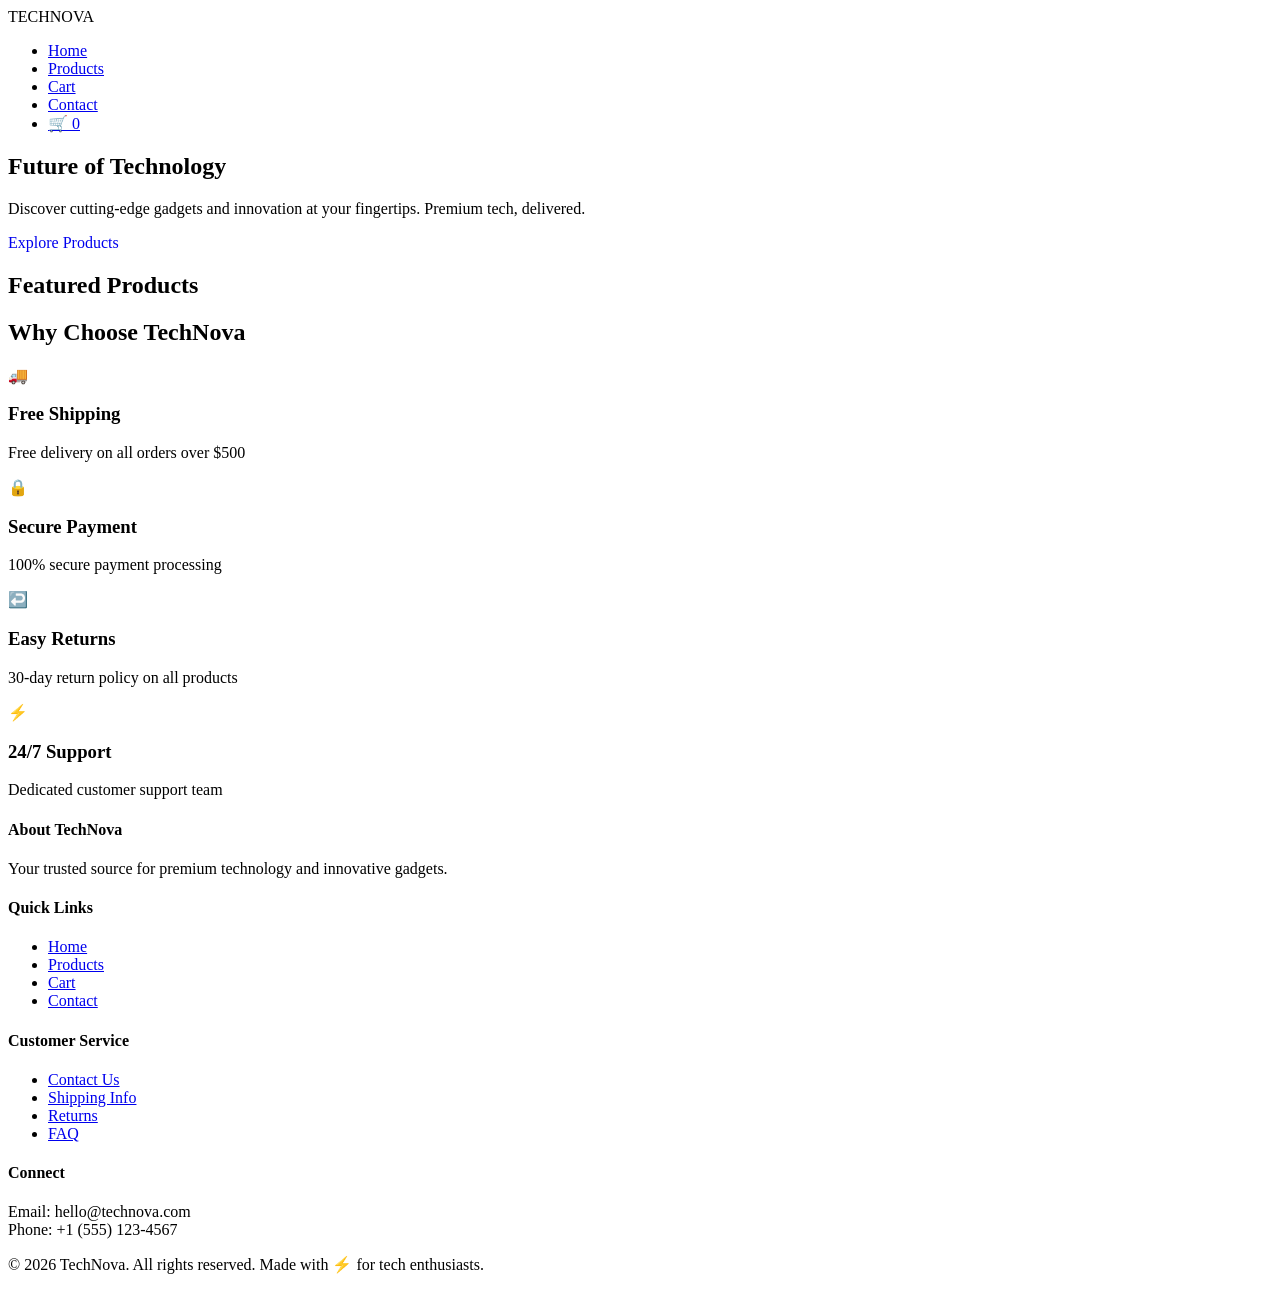
==== index.html @ 5707317a "index.html" ====
<!DOCTYPE html>
<html lang="en">
<head>
    <meta charset="UTF-8">
    <meta name="viewport" content="width=device-width, initial-scale=1.0">
    <title>TechNova - Premium Tech Store</title>
    <link href="https://fonts.googleapis.com/css2?family=Outfit:wght@300;400;600;700;900&family=JetBrains+Mono:wght@400;700&display=swap" rel="stylesheet">
    <link rel="stylesheet" href="styles.css">
</head>
<body>
    <!-- Navigation -->
    <nav>
        <div class="container">
            <div class="logo">TECHNOVA</div>
            <ul class="nav-links">
                <li><a href="index.html" class="active">Home</a></li>
                <li><a href="products.html">Products</a></li>
                <li><a href="cart.html">Cart</a></li>
                <li><a href="contact.html">Contact</a></li>
                <li>
                    <a href="cart.html" class="cart-icon">
                        🛒
                        <span class="cart-count" id="cartCount">0</span>
                    </a>
                </li>
            </ul>
        </div>
    </nav>

    <!-- Hero Section -->
    <section class="hero">
        <div class="container">
            <h1>Future of Technology</h1>
            <p>Discover cutting-edge gadgets and innovation at your fingertips. Premium tech, delivered.</p>
            <a href="products.html" class="btn btn-primary" style="display: inline-block; text-decoration: none;">Explore Products</a>
        </div>
    </section>

    <!-- Featured Products -->
    <section class="featured-section">
        <div class="container">
            <h2 class="section-title">Featured Products</h2>
            <div class="products-grid" id="featuredProducts">
                <!-- Featured products will be loaded here -->
            </div>
        </div>
    </section>

    <!-- Why Choose Us Section -->
    <section class="features-section">
        <div class="container">
            <h2 class="section-title">Why Choose TechNova</h2>
            <div class="features-grid">
                <div class="feature-card">
                    <div class="feature-icon">🚚</div>
                    <h3>Free Shipping</h3>
                    <p>Free delivery on all orders over $500</p>
                </div>
                <div class="feature-card">
                    <div class="feature-icon">🔒</div>
                    <h3>Secure Payment</h3>
                    <p>100% secure payment processing</p>
                </div>
                <div class="feature-card">
                    <div class="feature-icon">↩️</div>
                    <h3>Easy Returns</h3>
                    <p>30-day return policy on all products</p>
                </div>
                <div class="feature-card">
                    <div class="feature-icon">⚡</div>
                    <h3>24/7 Support</h3>
                    <p>Dedicated customer support team</p>
                </div>
            </div>
        </div>
    </section>

    <!-- Footer -->
    <footer>
        <div class="container">
            <div class="footer-content">
                <div class="footer-section">
                    <h4>About TechNova</h4>
                    <p style="color: var(--text-dim);">Your trusted source for premium technology and innovative gadgets.</p>
                </div>
                <div class="footer-section">
                    <h4>Quick Links</h4>
                    <ul>
                        <li><a href="index.html">Home</a></li>
                        <li><a href="products.html">Products</a></li>
                        <li><a href="cart.html">Cart</a></li>
                        <li><a href="contact.html">Contact</a></li>
                    </ul>
                </div>
                <div class="footer-section">
                    <h4>Customer Service</h4>
                    <ul>
                        <li><a href="contact.html">Contact Us</a></li>
                        <li><a href="#">Shipping Info</a></li>
                        <li><a href="#">Returns</a></li>
                        <li><a href="#">FAQ</a></li>
                    </ul>
                </div>
                <div class="footer-section">
                    <h4>Connect</h4>
                    <p style="color: var(--text-dim);">Email: hello@technova.com<br>Phone: +1 (555) 123-4567</p>
                </div>
            </div>
            <div class="footer-bottom">
                <p>&copy; 2026 TechNova. All rights reserved. Made with ⚡ for tech enthusiasts.</p>
            </div>
        </div>
    </footer>

    <script src="products.js"></script>
    <script src="cart.js"></script>
    <script>
        // Load featured products on home page
        document.addEventListener('DOMContentLoaded', function() {
            const featuredGrid = document.getElementById('featuredProducts');
            if (featuredGrid && typeof products !== 'undefined') {
                // Show first 3 products as featured
                const featured = products.slice(0, 3);
                featuredGrid.innerHTML = featured.map(product => `
                    <div class="product-card">
                        <div class="product-image">${product.icon}</div>
                        <div class="product-info">
                            <div class="product-category">${product.category}</div>
                            <h3 class="product-title">${product.name}</h3>
                            <p class="product-description">${product.description}</p>
                            <div class="product-price">$${product.price.toLocaleString()}</div>
                            <button class="btn btn-primary" onclick="addToCart(${product.id})">Add to Cart</button>
                        </div>
                    </div>
                `).join('');
            }
        });
    </script>
</body>
</html>
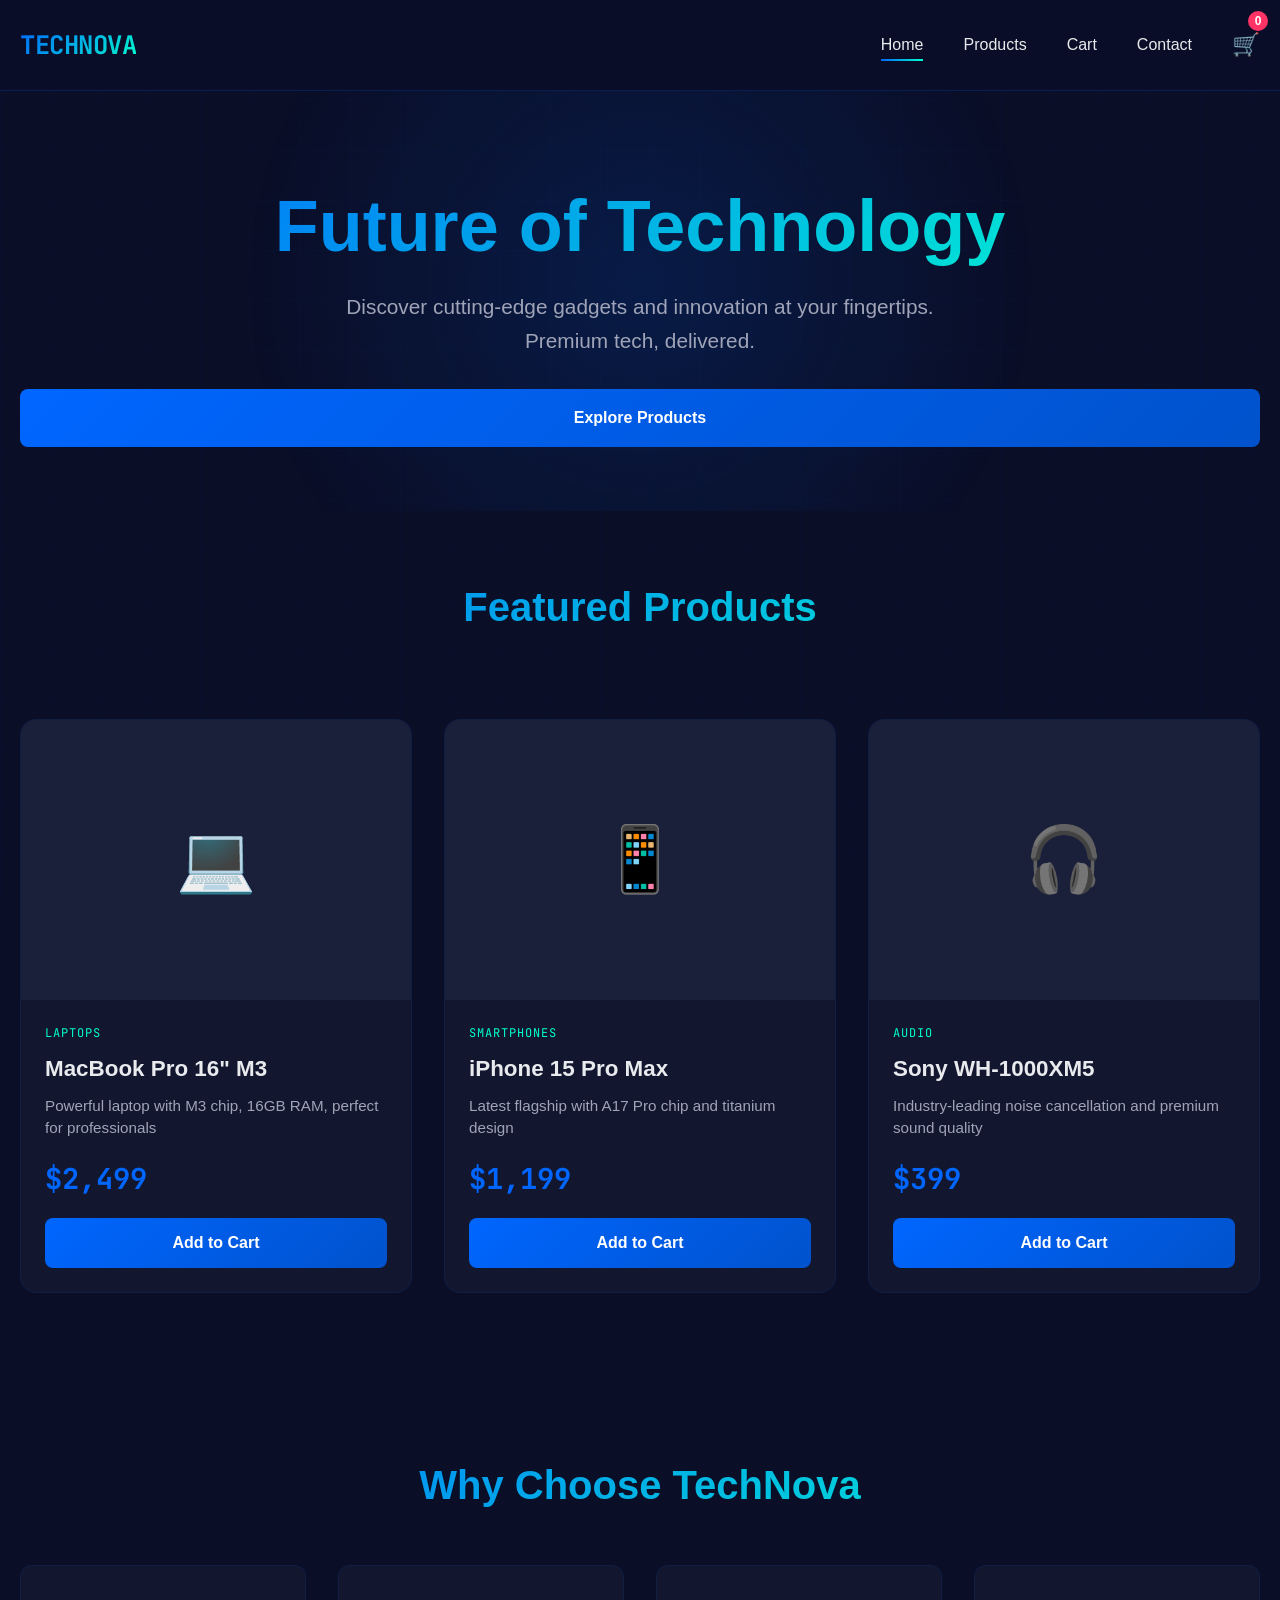
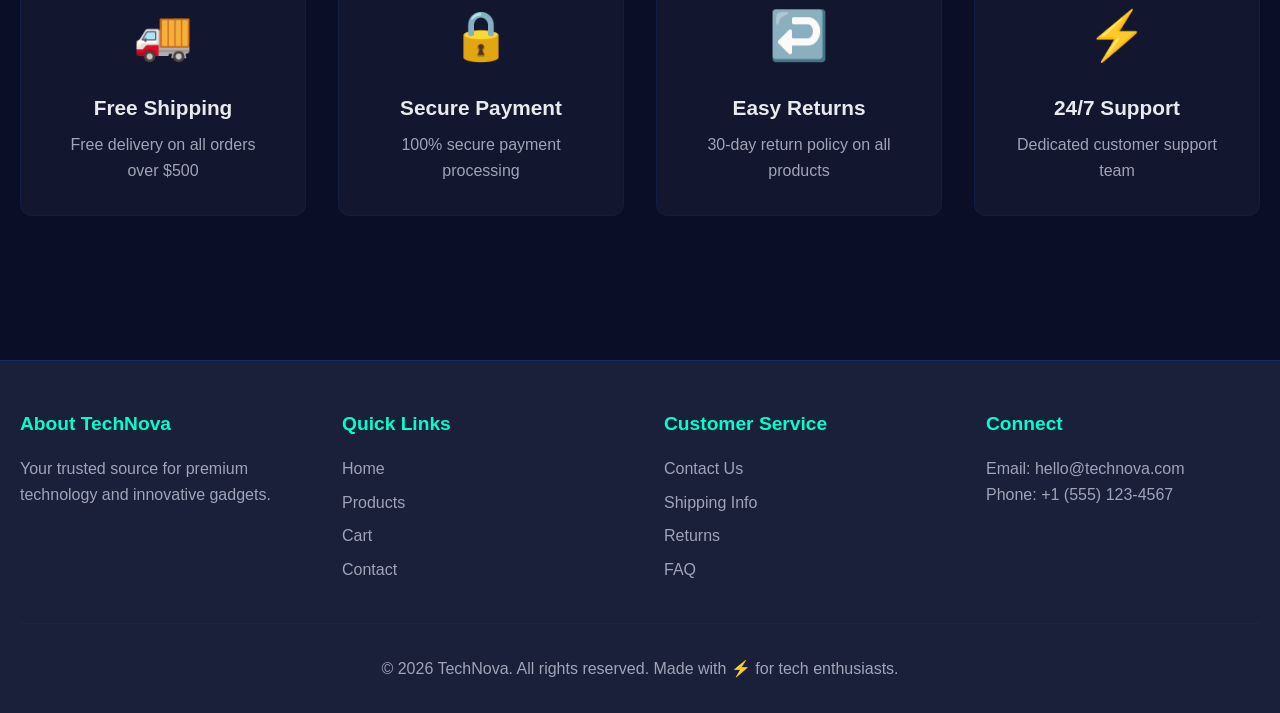
==== commit 3ec9becb: "index.html" ====
--- a/index.html
+++ b/index.html
@@ -1,6 +1,15 @@
 <!DOCTYPE html>
 <html lang="en">
 <head>
+    <!-- Google tag (gtag.js) -->
+<script async src="https://www.googletagmanager.com/gtag/js?id=G-CGX05793YT"></script>
+<script>
+  window.dataLayer = window.dataLayer || [];
+  function gtag(){dataLayer.push(arguments);}
+  gtag('js', new Date());
+
+  gtag('config', 'G-CGX05793YT');
+</script>
     <meta charset="UTF-8">
     <meta name="viewport" content="width=device-width, initial-scale=1.0">
     <title>TechNova - Premium Tech Store</title>
--- a/styles.css
+++ b/styles.css
@@ -0,0 +1,1143 @@
+:root {
+    --primary: #0066FF;
+    --secondary: #00FFCC;
+    --dark: #0A0E27;
+    --dark-light: #1A1F3A;
+    --accent: #FF3366;
+    --text: #E8EAED;
+    --text-dim: #A0A4B8;
+    --card-bg: #12162E;
+}
+
+* {
+    margin: 0;
+    padding: 0;
+    box-sizing: border-box;
+}
+
+body {
+    font-family: 'Outfit', sans-serif;
+    background: var(--dark);
+    color: var(--text);
+    line-height: 1.6;
+    overflow-x: hidden;
+}
+
+/* Background Grid */
+body::before {
+    content: '';
+    position: fixed;
+    top: 0;
+    left: 0;
+    width: 100%;
+    height: 100%;
+    background: 
+        linear-gradient(90deg, rgba(0,102,255,0.03) 1px, transparent 1px),
+        linear-gradient(rgba(0,102,255,0.03) 1px, transparent 1px);
+    background-size: 50px 50px;
+    pointer-events: none;
+    z-index: 0;
+}
+
+.container {
+    max-width: 1400px;
+    margin: 0 auto;
+    padding: 0 20px;
+    position: relative;
+    z-index: 1;
+}
+
+/* Navigation */
+nav {
+    background: rgba(10, 14, 39, 0.95);
+    backdrop-filter: blur(20px);
+    border-bottom: 1px solid rgba(0, 102, 255, 0.2);
+    position: sticky;
+    top: 0;
+    z-index: 1000;
+    animation: slideDown 0.6s ease-out;
+}
+
+@keyframes slideDown {
+    from {
+        transform: translateY(-100%);
+        opacity: 0;
+    }
+    to {
+        transform: translateY(0);
+        opacity: 1;
+    }
+}
+
+nav .container {
+    display: flex;
+    justify-content: space-between;
+    align-items: center;
+    padding: 1.2rem 20px;
+}
+
+.logo {
+    font-family: 'JetBrains Mono', monospace;
+    font-size: 1.6rem;
+    font-weight: 700;
+    background: linear-gradient(135deg, var(--primary), var(--secondary));
+    -webkit-background-clip: text;
+    -webkit-text-fill-color: transparent;
+    background-clip: text;
+    letter-spacing: -0.5px;
+}
+
+.nav-links {
+    display: flex;
+    gap: 2.5rem;
+    list-style: none;
+    align-items: center;
+}
+
+.nav-links a {
+    color: var(--text);
+    text-decoration: none;
+    font-weight: 500;
+    transition: all 0.3s ease;
+    position: relative;
+    padding: 0.5rem 0;
+}
+
+.nav-links a::after {
+    content: '';
+    position: absolute;
+    bottom: 0;
+    left: 0;
+    width: 0;
+    height: 2px;
+    background: linear-gradient(90deg, var(--primary), var(--secondary));
+    transition: width 0.3s ease;
+}
+
+.nav-links a:hover::after,
+.nav-links a.active::after {
+    width: 100%;
+}
+
+.cart-icon {
+    position: relative;
+    cursor: pointer;
+    font-size: 1.4rem;
+    transition: transform 0.3s ease;
+    display: inline-block;
+}
+
+.cart-icon:hover {
+    transform: scale(1.1);
+}
+
+.cart-count {
+    position: absolute;
+    top: -8px;
+    right: -8px;
+    background: var(--accent);
+    color: white;
+    border-radius: 50%;
+    width: 20px;
+    height: 20px;
+    display: flex;
+    align-items: center;
+    justify-content: center;
+    font-size: 0.75rem;
+    font-weight: 700;
+}
+
+/* Hero Section */
+.hero {
+    padding: 6rem 0 4rem;
+    text-align: center;
+    position: relative;
+    overflow: hidden;
+}
+
+.hero::before {
+    content: '';
+    position: absolute;
+    top: -50%;
+    left: 50%;
+    transform: translateX(-50%);
+    width: 800px;
+    height: 800px;
+    background: radial-gradient(circle, rgba(0,102,255,0.15) 0%, transparent 70%);
+    animation: float 8s ease-in-out infinite;
+}
+
+@keyframes float {
+    0%, 100% { transform: translateX(-50%) translateY(0); }
+    50% { transform: translateX(-50%) translateY(-20px); }
+}
+
+.hero h1 {
+    font-size: 4.5rem;
+    font-weight: 900;
+    margin-bottom: 1.5rem;
+    background: linear-gradient(135deg, var(--primary) 0%, var(--secondary) 100%);
+    -webkit-background-clip: text;
+    -webkit-text-fill-color: transparent;
+    background-clip: text;
+    animation: fadeInUp 0.8s ease-out;
+    line-height: 1.1;
+}
+
+@keyframes fadeInUp {
+    from {
+        opacity: 0;
+        transform: translateY(30px);
+    }
+    to {
+        opacity: 1;
+        transform: translateY(0);
+    }
+}
+
+.hero p {
+    font-size: 1.3rem;
+    color: var(--text-dim);
+    max-width: 600px;
+    margin: 0 auto 2rem;
+    animation: fadeInUp 0.8s ease-out 0.2s both;
+}
+
+/* Page Header */
+.page-header {
+    padding: 4rem 0 2rem;
+    text-align: center;
+}
+
+.page-header h1 {
+    font-size: 3rem;
+    font-weight: 900;
+    margin-bottom: 1rem;
+    background: linear-gradient(135deg, var(--primary) 0%, var(--secondary) 100%);
+    -webkit-background-clip: text;
+    -webkit-text-fill-color: transparent;
+    background-clip: text;
+}
+
+.page-header p {
+    font-size: 1.2rem;
+    color: var(--text-dim);
+}
+
+/* Section Titles */
+.section-title {
+    text-align: center;
+    font-size: 2.5rem;
+    margin-bottom: 3rem;
+    background: linear-gradient(135deg, var(--primary), var(--secondary));
+    -webkit-background-clip: text;
+    -webkit-text-fill-color: transparent;
+    background-clip: text;
+}
+
+/* Featured Section */
+.featured-section {
+    padding: 4rem 0;
+}
+
+/* Products Grid */
+.products-grid {
+    display: grid;
+    grid-template-columns: repeat(auto-fill, minmax(320px, 1fr));
+    gap: 2rem;
+    padding: 2rem 0;
+}
+
+.product-card {
+    background: var(--card-bg);
+    border: 1px solid rgba(0, 102, 255, 0.1);
+    border-radius: 16px;
+    overflow: hidden;
+    transition: all 0.4s cubic-bezier(0.4, 0, 0.2, 1);
+    cursor: pointer;
+    position: relative;
+}
+
+.product-card::before {
+    content: '';
+    position: absolute;
+    top: 0;
+    left: 0;
+    right: 0;
+    bottom: 0;
+    background: linear-gradient(135deg, rgba(0,102,255,0.1) 0%, rgba(0,255,204,0.1) 100%);
+    opacity: 0;
+    transition: opacity 0.4s ease;
+}
+
+.product-card:hover {
+    transform: translateY(-8px);
+    border-color: var(--primary);
+    box-shadow: 0 20px 40px rgba(0, 102, 255, 0.2);
+}
+
+.product-card:hover::before {
+    opacity: 1;
+}
+
+.product-image {
+    width: 100%;
+    height: 280px;
+    background: var(--dark-light);
+    display: flex;
+    align-items: center;
+    justify-content: center;
+    font-size: 4rem;
+    position: relative;
+    overflow: hidden;
+}
+
+.product-info {
+    padding: 1.5rem;
+    position: relative;
+}
+
+.product-category {
+    font-family: 'JetBrains Mono', monospace;
+    font-size: 0.75rem;
+    color: var(--secondary);
+    text-transform: uppercase;
+    letter-spacing: 1px;
+    margin-bottom: 0.5rem;
+}
+
+.product-title {
+    font-size: 1.4rem;
+    font-weight: 700;
+    margin-bottom: 0.5rem;
+    color: var(--text);
+}
+
+.product-description {
+    font-size: 0.95rem;
+    color: var(--text-dim);
+    margin-bottom: 1rem;
+    line-height: 1.5;
+}
+
+.product-price {
+    font-size: 1.8rem;
+    font-weight: 700;
+    color: var(--primary);
+    margin-bottom: 1rem;
+    font-family: 'JetBrains Mono', monospace;
+}
+
+/* Buttons */
+.btn {
+    padding: 1rem 2rem;
+    border: none;
+    border-radius: 8px;
+    font-weight: 600;
+    font-size: 1rem;
+    cursor: pointer;
+    transition: all 0.3s ease;
+    font-family: 'Outfit', sans-serif;
+    display: inline-block;
+}
+
+.btn-primary {
+    background: linear-gradient(135deg, var(--primary), #0052CC);
+    color: white;
+    width: 100%;
+}
+
+.btn-primary:hover {
+    background: linear-gradient(135deg, #0052CC, var(--primary));
+    transform: translateY(-2px);
+    box-shadow: 0 10px 20px rgba(0, 102, 255, 0.3);
+}
+
+.btn-secondary {
+    background: transparent;
+    border: 2px solid var(--primary);
+    color: var(--primary);
+    width: 100%;
+    text-decoration: none;
+    text-align: center;
+}
+
+.btn-secondary:hover {
+    background: var(--primary);
+    color: white;
+}
+
+/* Features Section */
+.features-section {
+    padding: 4rem 0;
+}
+
+.features-grid {
+    display: grid;
+    grid-template-columns: repeat(auto-fit, minmax(250px, 1fr));
+    gap: 2rem;
+    margin-top: 2rem;
+}
+
+.feature-card {
+    background: var(--card-bg);
+    border: 1px solid rgba(0, 102, 255, 0.1);
+    border-radius: 12px;
+    padding: 2rem;
+    text-align: center;
+    transition: all 0.3s ease;
+}
+
+.feature-card:hover {
+    border-color: var(--primary);
+    transform: translateY(-5px);
+}
+
+.feature-icon {
+    font-size: 3rem;
+    margin-bottom: 1rem;
+}
+
+.feature-card h3 {
+    font-size: 1.3rem;
+    margin-bottom: 0.5rem;
+    color: var(--text);
+}
+
+.feature-card p {
+    color: var(--text-dim);
+}
+
+/* Cart Section */
+.cart-section {
+    padding: 2rem 0 4rem;
+    min-height: 60vh;
+}
+
+.cart-items {
+    margin-bottom: 2rem;
+}
+
+.cart-item {
+    background: var(--card-bg);
+    border: 1px solid rgba(0, 102, 255, 0.1);
+    border-radius: 12px;
+    padding: 1.5rem;
+    margin-bottom: 1.5rem;
+    display: flex;
+    gap: 2rem;
+    align-items: center;
+    animation: slideIn 0.4s ease;
+}
+
+@keyframes slideIn {
+    from {
+        opacity: 0;
+        transform: translateX(-20px);
+    }
+    to {
+        opacity: 1;
+        transform: translateX(0);
+    }
+}
+
+.cart-item-image {
+    width: 100px;
+    height: 100px;
+    background: var(--dark-light);
+    border-radius: 8px;
+    display: flex;
+    align-items: center;
+    justify-content: center;
+    font-size: 2.5rem;
+    flex-shrink: 0;
+}
+
+.cart-item-details {
+    flex: 1;
+}
+
+.cart-item-title {
+    font-size: 1.3rem;
+    font-weight: 700;
+    margin-bottom: 0.5rem;
+}
+
+.cart-item-price {
+    font-size: 1.2rem;
+    color: var(--primary);
+    font-weight: 600;
+    font-family: 'JetBrains Mono', monospace;
+}
+
+.cart-item-controls {
+    display: flex;
+    align-items: center;
+    gap: 1rem;
+}
+
+.quantity-control {
+    display: flex;
+    align-items: center;
+    gap: 1rem;
+    background: var(--dark-light);
+    padding: 0.5rem 1rem;
+    border-radius: 8px;
+}
+
+.quantity-btn {
+    background: none;
+    border: none;
+    color: var(--primary);
+    font-size: 1.2rem;
+    cursor: pointer;
+    padding: 0.25rem 0.5rem;
+    transition: all 0.2s ease;
+}
+
+.quantity-btn:hover {
+    color: var(--secondary);
+    transform: scale(1.2);
+}
+
+.quantity {
+    font-weight: 700;
+    min-width: 30px;
+    text-align: center;
+    font-family: 'JetBrains Mono', monospace;
+}
+
+.remove-btn {
+    background: transparent;
+    border: 1px solid var(--accent);
+    color: var(--accent);
+    padding: 0.5rem 1rem;
+    border-radius: 6px;
+    cursor: pointer;
+    transition: all 0.3s ease;
+    font-weight: 600;
+}
+
+.remove-btn:hover {
+    background: var(--accent);
+    color: white;
+}
+
+.cart-summary {
+    background: var(--card-bg);
+    border: 1px solid rgba(0, 102, 255, 0.2);
+    border-radius: 12px;
+    padding: 2rem;
+    max-width: 500px;
+    margin-left: auto;
+}
+
+.cart-summary h3 {
+    font-size: 1.5rem;
+    margin-bottom: 1.5rem;
+    color: var(--text);
+}
+
+.summary-row {
+    display: flex;
+    justify-content: space-between;
+    margin-bottom: 1rem;
+    font-size: 1.1rem;
+}
+
+.summary-row.total {
+    border-top: 2px solid rgba(0, 102, 255, 0.2);
+    padding-top: 1rem;
+    margin-top: 1rem;
+    font-size: 1.5rem;
+    font-weight: 700;
+}
+
+.summary-row.total .amount {
+    color: var(--primary);
+    font-family: 'JetBrains Mono', monospace;
+}
+
+.empty-cart {
+    text-align: center;
+    padding: 4rem 2rem;
+    color: var(--text-dim);
+}
+
+.empty-cart-icon {
+    font-size: 5rem;
+    margin-bottom: 1rem;
+    opacity: 0.5;
+}
+
+.empty-cart h2 {
+    color: var(--text);
+    margin-bottom: 1rem;
+}
+
+/* Modal */
+.modal {
+    display: none;
+    position: fixed;
+    z-index: 2000;
+    left: 0;
+    top: 0;
+    width: 100%;
+    height: 100%;
+    overflow: auto;
+    background-color: rgba(0, 0, 0, 0.8);
+    backdrop-filter: blur(10px);
+}
+
+.modal-content {
+    background: var(--card-bg);
+    margin: 2% auto;
+    padding: 3rem;
+    border: 1px solid rgba(0, 102, 255, 0.2);
+    border-radius: 16px;
+    width: 90%;
+    max-width: 700px;
+    max-height: 90vh;
+    overflow-y: auto;
+    animation: slideDown 0.3s ease;
+}
+
+.close-modal {
+    color: var(--text-dim);
+    float: right;
+    font-size: 2rem;
+    font-weight: bold;
+    line-height: 1;
+    cursor: pointer;
+    transition: color 0.3s ease;
+}
+
+.close-modal:hover {
+    color: var(--accent);
+}
+
+/* Forms */
+.form-section {
+    margin-bottom: 2.5rem;
+}
+
+.form-section h3 {
+    font-size: 1.5rem;
+    margin-bottom: 1.5rem;
+    color: var(--secondary);
+    font-family: 'JetBrains Mono', monospace;
+}
+
+.form-group {
+    margin-bottom: 1.5rem;
+}
+
+.form-group label {
+    display: block;
+    margin-bottom: 0.5rem;
+    font-weight: 600;
+    color: var(--text);
+}
+
+.form-group input,
+.form-group select,
+.form-group textarea {
+    width: 100%;
+    padding: 1rem;
+    background: var(--dark-light);
+    border: 1px solid rgba(0, 102, 255, 0.2);
+    border-radius: 8px;
+    color: var(--text);
+    font-family: 'Outfit', sans-serif;
+    font-size: 1rem;
+    transition: all 0.3s ease;
+}
+
+.form-group input:focus,
+.form-group select:focus,
+.form-group textarea:focus {
+    outline: none;
+    border-color: var(--primary);
+    box-shadow: 0 0 0 3px rgba(0, 102, 255, 0.1);
+}
+
+.form-row {
+    display: grid;
+    grid-template-columns: 1fr 1fr;
+    gap: 1rem;
+}
+
+/* Success Message */
+.success-message {
+    text-align: center;
+    padding: 2rem;
+}
+
+.success-icon {
+    font-size: 5rem;
+    margin-bottom: 2rem;
+    animation: bounceIn 0.8s ease;
+}
+
+@keyframes bounceIn {
+    0% {
+        transform: scale(0);
+        opacity: 0;
+    }
+    50% {
+        transform: scale(1.1);
+    }
+    100% {
+        transform: scale(1);
+        opacity: 1;
+    }
+}
+
+.success-message h2 {
+    font-size: 2.5rem;
+    margin-bottom: 1rem;
+    color: var(--secondary);
+}
+
+.success-message h3 {
+    font-size: 2rem;
+    margin-bottom: 1rem;
+    color: var(--secondary);
+}
+
+.success-message p {
+    font-size: 1.2rem;
+    color: var(--text-dim);
+    margin-bottom: 1rem;
+}
+
+.form-success {
+    background: var(--card-bg);
+    border: 1px solid rgba(0, 255, 204, 0.3);
+    border-radius: 12px;
+    padding: 3rem 2rem;
+    margin-top: 2rem;
+}
+
+/* Contact Page */
+.contact-section {
+    padding: 3rem 0;
+}
+
+.contact-grid {
+    display: grid;
+    grid-template-columns: 2fr 1fr;
+    gap: 3rem;
+}
+
+.contact-form-container h2 {
+    font-size: 2rem;
+    margin-bottom: 2rem;
+    color: var(--primary);
+}
+
+.contact-form {
+    background: var(--card-bg);
+    border: 1px solid rgba(0, 102, 255, 0.1);
+    border-radius: 12px;
+    padding: 2rem;
+}
+
+.contact-info {
+    display: flex;
+    flex-direction: column;
+    gap: 1.5rem;
+}
+
+.info-card {
+    background: var(--card-bg);
+    border: 1px solid rgba(0, 102, 255, 0.1);
+    border-radius: 12px;
+    padding: 1.5rem;
+    transition: all 0.3s ease;
+}
+
+.info-card:hover {
+    border-color: var(--primary);
+    transform: translateX(5px);
+}
+
+.info-icon {
+    font-size: 2rem;
+    margin-bottom: 0.5rem;
+}
+
+.info-card h3 {
+    font-size: 1.2rem;
+    margin-bottom: 0.5rem;
+    color: var(--secondary);
+}
+
+.info-card p {
+    color: var(--text-dim);
+    font-size: 0.95rem;
+    margin-bottom: 0.25rem;
+}
+
+/* FAQ Section */
+.faq-section {
+    padding: 4rem 0;
+    background: rgba(0, 102, 255, 0.02);
+}
+
+.faq-grid {
+    display: grid;
+    grid-template-columns: repeat(auto-fit, minmax(300px, 1fr));
+    gap: 2rem;
+}
+
+.faq-item {
+    background: var(--card-bg);
+    border: 1px solid rgba(0, 102, 255, 0.1);
+    border-radius: 12px;
+    padding: 2rem;
+    transition: all 0.3s ease;
+}
+
+.faq-item:hover {
+    border-color: var(--primary);
+    transform: translateY(-5px);
+}
+
+.faq-item h3 {
+    font-size: 1.2rem;
+    margin-bottom: 1rem;
+    color: var(--text);
+}
+
+.faq-item p {
+    color: var(--text-dim);
+    line-height: 1.6;
+}
+
+/* Products Section */
+.products-section {
+    padding: 2rem 0 4rem;
+}
+
+/* Checkout Page */
+.checkout-section {
+    padding: 2rem 0 4rem;
+}
+
+.checkout-grid {
+    display: grid;
+    grid-template-columns: 1.5fr 1fr;
+    gap: 3rem;
+    align-items: start;
+}
+
+.checkout-form-container {
+    background: var(--card-bg);
+    border: 1px solid rgba(0, 102, 255, 0.1);
+    border-radius: 16px;
+    padding: 2.5rem;
+}
+
+.btn-purchase {
+    margin-top: 2rem;
+    font-size: 1.1rem;
+    padding: 1.2rem;
+}
+
+.payment-methods {
+    display: flex;
+    gap: 1rem;
+    margin-bottom: 1.5rem;
+}
+
+.payment-option {
+    flex: 1;
+    background: var(--dark-light);
+    border: 2px solid rgba(0, 102, 255, 0.2);
+    border-radius: 8px;
+    padding: 1rem;
+    cursor: pointer;
+    transition: all 0.3s ease;
+    display: flex;
+    align-items: center;
+    gap: 0.5rem;
+}
+
+.payment-option input[type="radio"] {
+    width: auto;
+    margin: 0;
+}
+
+.payment-option:has(input:checked) {
+    border-color: var(--primary);
+    background: rgba(0, 102, 255, 0.1);
+}
+
+.payment-option:hover {
+    border-color: var(--primary);
+}
+
+.order-summary-sidebar {
+    position: sticky;
+    top: 100px;
+}
+
+.order-summary-sticky {
+    background: var(--card-bg);
+    border: 1px solid rgba(0, 102, 255, 0.2);
+    border-radius: 16px;
+    padding: 2rem;
+}
+
+.order-summary-sticky h3 {
+    font-size: 1.5rem;
+    margin-bottom: 1.5rem;
+    color: var(--secondary);
+    font-family: 'JetBrains Mono', monospace;
+}
+
+.checkout-items {
+    margin-bottom: 1.5rem;
+    max-height: 400px;
+    overflow-y: auto;
+}
+
+.checkout-item {
+    display: flex;
+    gap: 1rem;
+    margin-bottom: 1rem;
+    padding-bottom: 1rem;
+    border-bottom: 1px solid rgba(0, 102, 255, 0.1);
+}
+
+.checkout-item:last-child {
+    border-bottom: none;
+    margin-bottom: 0;
+    padding-bottom: 0;
+}
+
+.checkout-item-image {
+    width: 60px;
+    height: 60px;
+    background: var(--dark-light);
+    border-radius: 8px;
+    display: flex;
+    align-items: center;
+    justify-content: center;
+    font-size: 1.5rem;
+    flex-shrink: 0;
+}
+
+.checkout-item-info {
+    flex: 1;
+}
+
+.checkout-item-name {
+    font-weight: 600;
+    margin-bottom: 0.25rem;
+    font-size: 0.95rem;
+}
+
+.checkout-item-quantity {
+    color: var(--text-dim);
+    font-size: 0.85rem;
+}
+
+.checkout-item-price {
+    font-weight: 700;
+    color: var(--primary);
+    font-family: 'JetBrains Mono', monospace;
+    font-size: 0.95rem;
+}
+
+.summary-totals {
+    border-top: 2px solid rgba(0, 102, 255, 0.2);
+    padding-top: 1rem;
+}
+
+.summary-totals .summary-row {
+    margin-bottom: 0.75rem;
+}
+
+.order-details {
+    background: var(--dark-light);
+    border: 1px solid rgba(0, 102, 255, 0.2);
+    border-radius: 8px;
+    padding: 1.5rem;
+    margin: 2rem 0;
+    text-align: left;
+}
+
+.order-details p {
+    margin-bottom: 0.5rem;
+    font-size: 1rem;
+}
+
+.success-actions {
+    display: flex;
+    gap: 1rem;
+    justify-content: center;
+    margin-top: 2rem;
+}
+
+.success-actions .btn {
+    min-width: 200px;
+}
+
+/* Products Section */
+.products-section {
+    padding: 2rem 0 4rem;
+}
+
+/* Footer */
+footer {
+    background: var(--dark-light);
+    border-top: 1px solid rgba(0, 102, 255, 0.2);
+    padding: 3rem 0 2rem;
+    margin-top: 5rem;
+}
+
+.footer-content {
+    display: grid;
+    grid-template-columns: repeat(auto-fit, minmax(250px, 1fr));
+    gap: 3rem;
+    margin-bottom: 2rem;
+}
+
+.footer-section h4 {
+    font-size: 1.2rem;
+    margin-bottom: 1rem;
+    color: var(--secondary);
+}
+
+.footer-section ul {
+    list-style: none;
+}
+
+.footer-section ul li {
+    margin-bottom: 0.5rem;
+}
+
+.footer-section a {
+    color: var(--text-dim);
+    text-decoration: none;
+    transition: color 0.3s ease;
+}
+
+.footer-section a:hover {
+    color: var(--primary);
+}
+
+.footer-bottom {
+    text-align: center;
+    padding-top: 2rem;
+    border-top: 1px solid rgba(0, 102, 255, 0.1);
+    color: var(--text-dim);
+}
+
+/* Notification */
+.notification {
+    position: fixed;
+    top: 100px;
+    right: 20px;
+    background: linear-gradient(135deg, var(--primary), var(--secondary));
+    color: white;
+    padding: 1rem 2rem;
+    border-radius: 8px;
+    font-weight: 600;
+    z-index: 10000;
+    animation: slideInRight 0.3s ease;
+}
+
+@keyframes slideInRight {
+    from {
+        transform: translateX(100%);
+        opacity: 0;
+    }
+    to {
+        transform: translateX(0);
+        opacity: 1;
+    }
+}
+
+@keyframes slideOutRight {
+    from {
+        transform: translateX(0);
+        opacity: 1;
+    }
+    to {
+        transform: translateX(100%);
+        opacity: 0;
+    }
+}
+
+/* Mobile Responsive */
+@media (max-width: 768px) {
+    .hero h1 {
+        font-size: 2.5rem;
+    }
+
+    .page-header h1 {
+        font-size: 2rem;
+    }
+
+    .nav-links {
+        gap: 1rem;
+        font-size: 0.9rem;
+    }
+
+    .products-grid {
+        grid-template-columns: 1fr;
+    }
+
+    .cart-item {
+        flex-direction: column;
+        text-align: center;
+    }
+
+    .form-row {
+        grid-template-columns: 1fr;
+    }
+
+    .modal-content {
+        padding: 2rem;
+        margin: 5% auto;
+    }
+
+    .contact-grid {
+        grid-template-columns: 1fr;
+    }
+
+    .features-grid {
+        grid-template-columns: 1fr;
+    }
+
+    .faq-grid {
+        grid-template-columns: 1fr;
+    }
+
+    .checkout-grid {
+        grid-template-columns: 1fr;
+    }
+
+    .order-summary-sidebar {
+        position: static;
+    }
+
+    .checkout-form-container {
+        padding: 1.5rem;
+    }
+
+    .payment-methods {
+        flex-direction: column;
+    }
+
+    .success-actions {
+        flex-direction: column;
+    }
+
+    .success-actions .btn {
+        width: 100%;
+    }
+}
